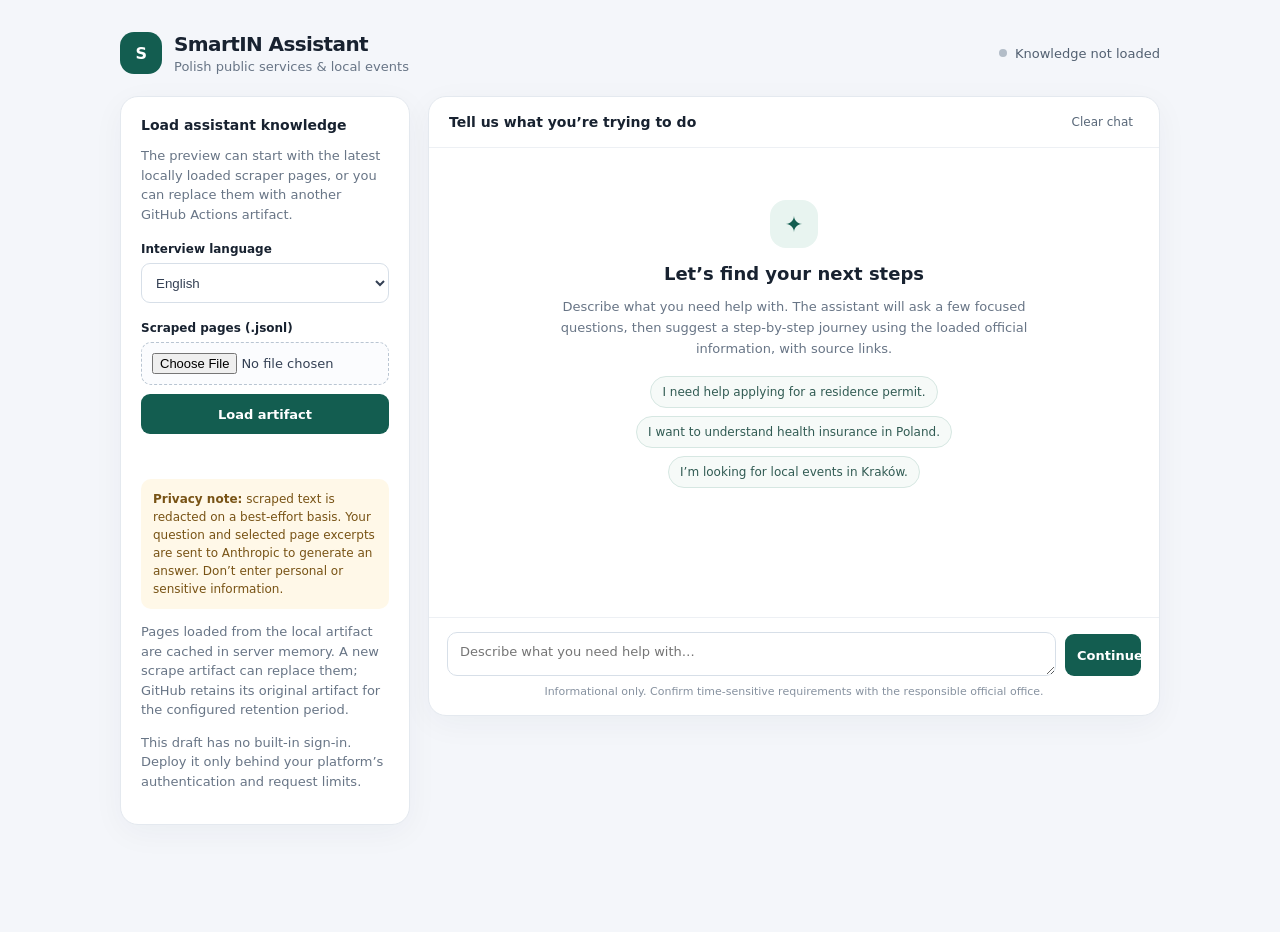
==== webapp/static/index.html @ 5538f303 "Preload local scrape data in assistant preview Co-authored-by: Copilot <223556219+Copilot@users.nore" ====
<!doctype html>
<html lang="en">
<head>
  <meta charset="utf-8">
  <meta name="viewport" content="width=device-width, initial-scale=1">
  <meta name="color-scheme" content="light">
  <title>SmartIN | Poland information assistant</title>
  <style>
    :root {
      color-scheme: light;
      font-family: Inter, ui-sans-serif, system-ui, -apple-system, BlinkMacSystemFont, "Segoe UI", sans-serif;
      color: #182230;
      background: #f4f6fa;
      font-synthesis: none;
    }
    * { box-sizing: border-box; }
    body { margin: 0; min-height: 100vh; }
    button, input { font: inherit; }
    button { cursor: pointer; }
    .shell { width: min(100% - 32px, 1040px); margin: 32px auto; }
    .topline { display: flex; align-items: center; justify-content: space-between; gap: 16px; margin-bottom: 22px; }
    .brand { display: flex; align-items: center; gap: 12px; }
    .mark { width: 42px; height: 42px; display: grid; place-items: center; border-radius: 14px; background: #135d50; color: white; font-weight: 800; letter-spacing: -.04em; }
    h1 { font-size: 20px; margin: 0; letter-spacing: -.03em; }
    .subtitle { color: #687586; font-size: 13px; margin-top: 3px; }
    .status { display: inline-flex; align-items: center; gap: 8px; color: #526071; font-size: 13px; }
    .dot { width: 8px; height: 8px; background: #b3bdc8; border-radius: 50%; }
    .dot.ready { background: #13895c; }
    .layout { display: grid; grid-template-columns: 290px minmax(0, 1fr); gap: 18px; align-items: start; }
    .panel, .chat-card { background: white; border: 1px solid #e4e9ef; border-radius: 18px; box-shadow: 0 8px 32px #1d31420b; }
    .panel { padding: 20px; }
    .panel h2 { font-size: 14px; margin: 0 0 8px; }
    .muted { color: #687586; font-size: 13px; line-height: 1.5; }
    .field-label { display: block; font-size: 12px; font-weight: 650; margin: 18px 0 7px; }
    input[type="password"], input[type="file"] { width: 100%; color: #344054; font-size: 13px; }
    input[type="password"] { height: 40px; padding: 0 11px; border: 1px solid #d7dfe8; border-radius: 9px; }
    input[type="file"] { padding: 10px; border: 1px dashed #b9c5d2; border-radius: 10px; background: #fbfcfe; }
    .button { width: 100%; min-height: 40px; border: 0; border-radius: 9px; padding: 9px 12px; font-weight: 650; font-size: 13px; }
    .primary { color: white; background: #135d50; }
    .primary:hover { background: #0e4c41; }
    .secondary { color: #344054; background: #edf1f5; }
    .secondary:hover { background: #e3e8ef; }
    .button:disabled { cursor: wait; opacity: .55; }
    .notice { margin-top: 18px; padding: 11px 12px; border-radius: 10px; background: #fff8e8; color: #785315; font-size: 12px; line-height: 1.5; }
    .feedback { min-height: 18px; margin: 9px 0 0; color: #596879; font-size: 12px; line-height: 1.45; overflow-wrap: anywhere; }
    .feedback.error { color: #ad3434; }
    .chat-card { min-height: 620px; display: flex; flex-direction: column; overflow: hidden; }
    .chat-head { display: flex; align-items: center; justify-content: space-between; gap: 12px; padding: 17px 20px; border-bottom: 1px solid #edf0f4; }
    .chat-head h2 { margin: 0; font-size: 14px; }
    .clear { color: #596879; border: 0; background: transparent; font-size: 12px; }
    .messages { flex: 1; max-height: 590px; min-height: 400px; overflow-y: auto; padding: 20px; }
    .welcome { max-width: 520px; margin: 32px auto; text-align: center; }
    .welcome-icon { width: 48px; height: 48px; margin: 0 auto 15px; display: grid; place-items: center; border-radius: 16px; color: #135d50; background: #e8f4f0; font-size: 22px; }
    .welcome h3 { margin: 0 0 8px; font-size: 18px; }
    .welcome p { color: #687586; font-size: 13px; line-height: 1.6; }
    .suggestions { display: flex; flex-wrap: wrap; justify-content: center; gap: 8px; margin-top: 17px; }
    .suggestion { color: #315b53; background: #f6faf8; border: 1px solid #d6e7e2; border-radius: 999px; padding: 8px 11px; font-size: 12px; }
    .message { max-width: 88%; margin: 0 0 15px; }
    .message.user { margin-left: auto; }
    .bubble { padding: 12px 14px; border-radius: 14px; white-space: pre-wrap; overflow-wrap: anywhere; font-size: 13px; line-height: 1.65; }
    .user .bubble { color: white; background: #135d50; border-bottom-right-radius: 5px; }
    .assistant .bubble { color: #263343; background: #f3f6f8; border-bottom-left-radius: 5px; }
    .source-list { display: grid; gap: 6px; margin: 9px 0 0; }
    .source { display: block; color: #17665a; text-decoration: none; font-size: 11px; line-height: 1.4; }
    .source:hover { text-decoration: underline; }
    .source small { color: #718091; }
    .composer { padding: 14px 18px 17px; border-top: 1px solid #edf0f4; }
    .compose-row { display: flex; align-items: end; gap: 9px; }
    .question { min-height: 44px; max-height: 110px; flex: 1; resize: vertical; padding: 11px 12px; border: 1px solid #d7dfe8; border-radius: 10px; font: inherit; font-size: 13px; }
    .send { min-height: 42px; width: 76px; flex: 0 0 76px; }
    .footnote { margin: 9px 0 0; color: #8792a0; font-size: 11px; text-align: center; }
    @media (max-width: 760px) {
      .shell { width: min(100% - 20px, 620px); margin: 14px auto; }
      .layout { grid-template-columns: 1fr; }
      .chat-card { min-height: 540px; }
      .messages { min-height: 320px; }
      .topline { align-items: flex-start; }
      .status { font-size: 11px; text-align: right; }
    }
  </style>
</head>
<body>
  <main class="shell">
    <header class="topline">
      <div class="brand">
        <div class="mark" aria-hidden="true">S</div>
        <div>
          <h1>SmartIN Assistant</h1>
          <div class="subtitle">Polish public services &amp; local events</div>
        </div>
      </div>
      <div class="status"><span id="statusDot" class="dot"></span><span id="statusText">Knowledge not loaded</span></div>
    </header>

    <div class="layout">
      <aside class="panel" aria-label="Assistant setup">
        <h2>Load assistant knowledge</h2>
        <p class="muted">The preview can start with the latest locally loaded scraper pages, or you can replace them with another GitHub Actions artifact.</p>

        <label class="field-label" for="language">Interview language</label>
        <select id="language" style="width:100%;height:40px;padding:0 10px;border:1px solid #d7dfe8;border-radius:9px;background:white;color:#344054">
          <option value="en">English</option>
          <option value="pl">Polski</option>
          <option value="uk">Українська</option>
        </select>

        <label class="field-label" for="artifactFile">Scraped pages (.jsonl)</label>
        <input id="artifactFile" type="file" accept=".jsonl,.ndjson,application/json">
        <button id="uploadButton" class="button primary" type="button" style="margin-top:9px">Load artifact</button>
        <p id="setupFeedback" class="feedback" role="status" aria-live="polite"></p>

        <div class="notice">
          <strong>Privacy note:</strong> scraped text is redacted on a best-effort basis. Your question and selected page excerpts are sent to Anthropic to generate an answer. Don’t enter personal or sensitive information.
        </div>
        <p class="muted" style="margin:13px 0 0">Pages loaded from the local artifact are cached in server memory. A new scrape artifact can replace them; GitHub retains its original artifact for the configured retention period.</p>
        <p class="muted">This draft has no built-in sign-in. Deploy it only behind your platform’s authentication and request limits.</p>
      </aside>

      <section class="chat-card" aria-label="Chat with SmartIN">
        <header class="chat-head">
          <h2>Tell us what you’re trying to do</h2>
          <button id="clearButton" class="clear" type="button">Clear chat</button>
        </header>
        <div id="messages" class="messages" aria-live="polite">
          <div class="welcome" id="welcome">
            <div class="welcome-icon" aria-hidden="true">✦</div>
            <h3>Let’s find your next steps</h3>
            <p>Describe what you need help with. The assistant will ask a few focused questions, then suggest a step-by-step journey using the loaded official information, with source links.</p>
            <div class="suggestions">
              <button class="suggestion" type="button">I need help applying for a residence permit.</button>
              <button class="suggestion" type="button">I want to understand health insurance in Poland.</button>
              <button class="suggestion" type="button">I’m looking for local events in Kraków.</button>
            </div>
          </div>
        </div>
        <form id="chatForm" class="composer">
          <div class="compose-row">
            <textarea id="question" class="question" rows="1" maxlength="2000" placeholder="Describe what you need help with…" aria-label="Your response"></textarea>
            <button id="sendButton" class="button primary send" type="submit">Continue</button>
          </div>
          <p class="footnote">Informational only. Confirm time-sensitive requirements with the responsible official office.</p>
        </form>
      </section>
    </div>
  </main>

  <script>
    const setupFeedback = document.getElementById("setupFeedback");
    const statusText = document.getElementById("statusText");
    const statusDot = document.getElementById("statusDot");
    const messages = document.getElementById("messages");
    const welcome = document.getElementById("welcome");
    const questionInput = document.getElementById("question");
    const sendButton = document.getElementById("sendButton");
    const uploadButton = document.getElementById("uploadButton");
    const history = [];
    let embedParentOrigin = "";
    fetch("/api/config")
      .then((response) => response.ok ? response.json() : {})
      .then((config) => { embedParentOrigin = config.embed_parent_origin || ""; })
      .catch(() => {});
    fetch("/api/status")
      .then((response) => response.ok ? response.json() : null)
      .then((result) => {
        if (result?.loaded_pages) {
          setKnowledgeStatus(result.loaded_pages);
          setFeedback(`Loaded ${result.loaded_pages.toLocaleString()} pages from the local scrape artifact.`);
        }
      })
      .catch(() => {});

    function setFeedback(message, isError = false) {
      setupFeedback.textContent = message;
      setupFeedback.classList.toggle("error", isError);
    }

    function setKnowledgeStatus(count) {
      statusText.textContent = count ? `${count.toLocaleString()} pages loaded` : "Knowledge not loaded";
      statusDot.classList.toggle("ready", Boolean(count));
    }

    async function api(path, options = {}) {
      const headers = new Headers(options.headers || {});
      const response = await fetch(path, { ...options, headers });
      const payload = await response.json().catch(() => ({}));
      if (!response.ok) {
        throw new Error(payload.detail || `Request failed (${response.status}).`);
      }
      return payload;
    }

    function addMessage(role, text, sources = []) {
      welcome?.remove();
      const wrapper = document.createElement("article");
      wrapper.className = `message ${role}`;
      const bubble = document.createElement("div");
      bubble.className = "bubble";
      bubble.textContent = text;
      wrapper.appendChild(bubble);
      if (sources.length) {
        const list = document.createElement("div");
        list.className = "source-list";
        for (const source of sources) {
          const link = document.createElement("a");
          link.className = "source";
          link.href = source.url;
          link.target = "_blank";
          link.rel = "noopener noreferrer";
          link.textContent = `[${source.id}] ${source.title}`;
          const detail = document.createElement("small");
          detail.textContent = ` · ${source.source || "source"}${source.fetched_at ? ` · fetched ${source.fetched_at}` : ""}`;
          link.appendChild(detail);
          list.appendChild(link);
        }
        wrapper.appendChild(list);
      }
      messages.appendChild(wrapper);
      messages.scrollTop = messages.scrollHeight;
      return wrapper;
    }

    function showJourney(result) {
      const conversation = [...messages.childNodes];
      messages.replaceChildren();
      const screen = document.createElement("section");
      screen.className = "welcome";
      screen.style.maxWidth = "620px";
      const icon = document.createElement("div");
      icon.className = "welcome-icon";
      icon.textContent = "✓";
      const title = document.createElement("h3");
      title.textContent = "Your suggested journey";
      const intro = document.createElement("p");
      intro.textContent = result.message;
      screen.append(icon, title, intro);

      const sourceById = new Map((result.sources || []).map((source) => [source.id, source]));
      for (const [index, block] of result.journey_blocks.entries()) {
        const card = document.createElement("article");
        card.style.cssText = "text-align:left;background:#f7f9fb;border:1px solid #e4e9ef;border-radius:13px;padding:15px;margin:10px 0";
        const heading = document.createElement("h4");
        heading.style.cssText = "margin:0 0 7px;font-size:14px;color:#182230";
        heading.textContent = `${index + 1}. ${block.title}`;
        const action = document.createElement("p");
        action.style.cssText = "margin:0;color:#526071;font-size:13px;line-height:1.6;white-space:pre-wrap";
        action.textContent = block.action;
        card.append(heading, action);
        for (const sourceId of block.source_ids) {
          const source = sourceById.get(sourceId);
          if (!source) continue;
          const link = document.createElement("a");
          link.className = "source";
          link.href = source.url;
          link.target = "_blank";
          link.rel = "noopener noreferrer";
          link.textContent = `[${source.id}] ${source.title}`;
          card.appendChild(link);
        }
        screen.appendChild(card);
      }

      const back = document.createElement("button");
      back.className = "button secondary";
      back.style.marginTop = "12px";
      back.textContent = "Back to interview";
      back.addEventListener("click", () => messages.replaceChildren(...conversation));
      screen.appendChild(back);
      messages.appendChild(screen);

      if (window.parent !== window && embedParentOrigin) {
        window.parent.postMessage(
          { type: "smartin:journey-ready", journey: result.journey_blocks, sources: result.sources },
          embedParentOrigin,
        );
      }
    }

    uploadButton.addEventListener("click", async () => {
      const file = document.getElementById("artifactFile").files[0];
      if (!file) {
        setFeedback("Choose a downloaded JSONL artifact first.", true);
        return;
      }
      uploadButton.disabled = true;
      setFeedback("Loading pages into temporary server memory…");
      try {
        const form = new FormData();
        form.append("file", file);
        const result = await api("/api/knowledge", { method: "POST", body: form });
        setKnowledgeStatus(result.loaded_pages);
        setFeedback(`Loaded ${result.loaded_pages.toLocaleString()} pages. You can start asking questions.`);
      } catch (error) {
        setFeedback(error.message, true);
      } finally {
        uploadButton.disabled = false;
      }
    });

    document.getElementById("chatForm").addEventListener("submit", async (event) => {
      event.preventDefault();
      const question = questionInput.value.trim();
      if (!question) return;
      questionInput.value = "";
      addMessage("user", question);
      const pending = addMessage("assistant", "Searching the loaded official pages…");
      sendButton.disabled = true;
      try {
        const result = await api("/api/interview", {
          method: "POST",
          headers: { "Content-Type": "application/json" },
          body: JSON.stringify({
            answer: question,
            history: history.slice(-12),
            language: document.getElementById("language").value,
          }),
        });
        pending.remove();
        const assistantText = result.outcome === "interview"
          ? `${result.message}\n\n${result.question}`
          : result.message;
        addMessage("assistant", assistantText, result.sources || []);
        history.push(
          { role: "user", content: question },
          { role: "assistant", content: assistantText },
        );
        if (result.outcome === "journey") {
          showJourney(result);
        }
      } catch (error) {
        pending.remove();
        addMessage("assistant", error.message);
      } finally {
        sendButton.disabled = false;
        questionInput.focus();
      }
    });

    document.getElementById("clearButton").addEventListener("click", () => {
      history.length = 0;
      messages.replaceChildren();
      messages.appendChild(welcome);
      questionInput.focus();
    });

    document.querySelectorAll(".suggestion").forEach((button) => {
      button.addEventListener("click", () => {
        questionInput.value = button.textContent;
        questionInput.focus();
      });
    });
  </script>
</body>
</html>
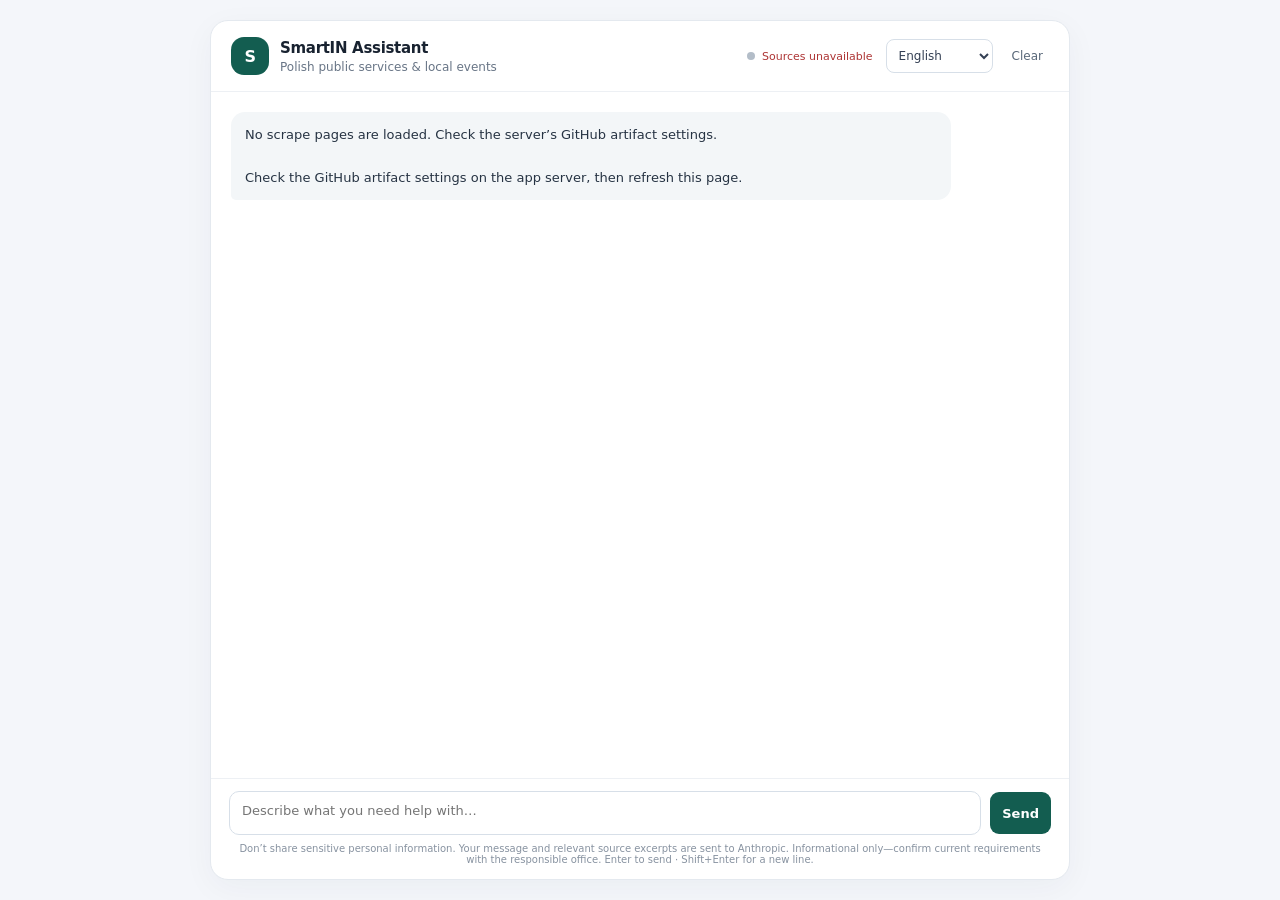
==== commit a6ac1c96: "Make assistant demo chat-only Co-authored-by: Copilot <223556219+Copilot@users.noreply.github.com>" ====
--- a/webapp/static/index.html
+++ b/webapp/static/index.html
@@ -14,41 +14,32 @@
       font-synthesis: none;
     }
     * { box-sizing: border-box; }
-    body { margin: 0; min-height: 100vh; }
-    button, input { font: inherit; }
+    body { margin: 0; min-height: 100vh; min-height: 100dvh; }
+    button, input, select, textarea { font: inherit; }
     button { cursor: pointer; }
-    .shell { width: min(100% - 32px, 1040px); margin: 32px auto; }
-    .topline { display: flex; align-items: center; justify-content: space-between; gap: 16px; margin-bottom: 22px; }
-    .brand { display: flex; align-items: center; gap: 12px; }
-    .mark { width: 42px; height: 42px; display: grid; place-items: center; border-radius: 14px; background: #135d50; color: white; font-weight: 800; letter-spacing: -.04em; }
-    h1 { font-size: 20px; margin: 0; letter-spacing: -.03em; }
-    .subtitle { color: #687586; font-size: 13px; margin-top: 3px; }
-    .status { display: inline-flex; align-items: center; gap: 8px; color: #526071; font-size: 13px; }
+    .shell { width: min(100%, 900px); height: 100vh; height: 100dvh; margin: 0 auto; padding: 20px; display: flex; }
+    .chat-card { width: 100%; height: 100%; min-height: 0; max-height: 960px; margin: auto; display: flex; flex-direction: column; overflow: hidden; background: white; border: 1px solid #e4e9ef; border-radius: 18px; box-shadow: 0 8px 32px #1d31420b; }
+    .chat-head { display: flex; align-items: center; justify-content: space-between; gap: 14px; padding: 16px 20px; border-bottom: 1px solid #edf0f4; }
+    .brand { display: flex; align-items: center; gap: 11px; min-width: 0; }
+    .mark { width: 38px; height: 38px; flex: 0 0 38px; display: grid; place-items: center; border-radius: 13px; background: #135d50; color: white; font-weight: 800; letter-spacing: -.04em; }
+    .brand-title { font-size: 15px; font-weight: 700; letter-spacing: -.02em; }
+    .subtitle { color: #687586; font-size: 12px; margin-top: 3px; }
+    .chat-controls { display: flex; align-items: center; justify-content: flex-end; gap: 13px; }
+    .status { display: inline-flex; align-items: center; gap: 7px; color: #526071; font-size: 11px; }
+    .status-text { max-width: 170px; overflow: hidden; text-overflow: ellipsis; white-space: nowrap; }
     .dot { width: 8px; height: 8px; background: #b3bdc8; border-radius: 50%; }
     .dot.ready { background: #13895c; }
-    .layout { display: grid; grid-template-columns: 290px minmax(0, 1fr); gap: 18px; align-items: start; }
-    .panel, .chat-card { background: white; border: 1px solid #e4e9ef; border-radius: 18px; box-shadow: 0 8px 32px #1d31420b; }
-    .panel { padding: 20px; }
-    .panel h2 { font-size: 14px; margin: 0 0 8px; }
-    .muted { color: #687586; font-size: 13px; line-height: 1.5; }
-    .field-label { display: block; font-size: 12px; font-weight: 650; margin: 18px 0 7px; }
-    input[type="password"], input[type="file"] { width: 100%; color: #344054; font-size: 13px; }
-    input[type="password"] { height: 40px; padding: 0 11px; border: 1px solid #d7dfe8; border-radius: 9px; }
-    input[type="file"] { padding: 10px; border: 1px dashed #b9c5d2; border-radius: 10px; background: #fbfcfe; }
-    .button { width: 100%; min-height: 40px; border: 0; border-radius: 9px; padding: 9px 12px; font-weight: 650; font-size: 13px; }
+    .status.error { color: #ad3434; }
+    .language { height: 34px; padding: 0 8px; border: 1px solid #d7dfe8; border-radius: 8px; background: white; color: #344054; font-size: 12px; }
+    .button { min-height: 40px; border: 0; border-radius: 9px; padding: 9px 12px; font-weight: 650; font-size: 13px; }
     .primary { color: white; background: #135d50; }
     .primary:hover { background: #0e4c41; }
     .secondary { color: #344054; background: #edf1f5; }
     .secondary:hover { background: #e3e8ef; }
     .button:disabled { cursor: wait; opacity: .55; }
-    .notice { margin-top: 18px; padding: 11px 12px; border-radius: 10px; background: #fff8e8; color: #785315; font-size: 12px; line-height: 1.5; }
-    .feedback { min-height: 18px; margin: 9px 0 0; color: #596879; font-size: 12px; line-height: 1.45; overflow-wrap: anywhere; }
-    .feedback.error { color: #ad3434; }
-    .chat-card { min-height: 620px; display: flex; flex-direction: column; overflow: hidden; }
-    .chat-head { display: flex; align-items: center; justify-content: space-between; gap: 12px; padding: 17px 20px; border-bottom: 1px solid #edf0f4; }
-    .chat-head h2 { margin: 0; font-size: 14px; }
     .clear { color: #596879; border: 0; background: transparent; font-size: 12px; }
-    .messages { flex: 1; max-height: 590px; min-height: 400px; overflow-y: auto; padding: 20px; }
+    .sr-only { position: absolute; width: 1px; height: 1px; padding: 0; margin: -1px; overflow: hidden; clip: rect(0, 0, 0, 0); white-space: nowrap; border: 0; }
+    .messages { flex: 1; min-height: 0; overflow-y: auto; padding: 20px; }
     .welcome { max-width: 520px; margin: 32px auto; text-align: center; }
     .welcome-icon { width: 48px; height: 48px; margin: 0 auto 15px; display: grid; place-items: center; border-radius: 16px; color: #135d50; background: #e8f4f0; font-size: 22px; }
     .welcome h3 { margin: 0 0 8px; font-size: 18px; }
@@ -64,68 +55,52 @@
     .source { display: block; color: #17665a; text-decoration: none; font-size: 11px; line-height: 1.4; }
     .source:hover { text-decoration: underline; }
     .source small { color: #718091; }
-    .composer { padding: 14px 18px 17px; border-top: 1px solid #edf0f4; }
-    .compose-row { display: flex; align-items: end; gap: 9px; }
-    .question { min-height: 44px; max-height: 110px; flex: 1; resize: vertical; padding: 11px 12px; border: 1px solid #d7dfe8; border-radius: 10px; font: inherit; font-size: 13px; }
-    .send { min-height: 42px; width: 76px; flex: 0 0 76px; }
-    .footnote { margin: 9px 0 0; color: #8792a0; font-size: 11px; text-align: center; }
-    @media (max-width: 760px) {
-      .shell { width: min(100% - 20px, 620px); margin: 14px auto; }
-      .layout { grid-template-columns: 1fr; }
-      .chat-card { min-height: 540px; }
-      .messages { min-height: 320px; }
-      .topline { align-items: flex-start; }
-      .status { font-size: 11px; text-align: right; }
+    .composer { padding: 12px 18px 14px; border-top: 1px solid #edf0f4; }
+    .compose-row { display: flex; align-items: center; gap: 9px; }
+    .question { min-height: 44px; max-height: 120px; flex: 1; resize: none; padding: 11px 12px; border: 1px solid #d7dfe8; border-radius: 10px; font: inherit; font-size: 13px; }
+    .send { min-height: 42px; flex: 0 0 auto; }
+    .footnote { margin: 8px 0 0; color: #8792a0; font-size: 10px; text-align: center; }
+    @media (max-width: 560px) {
+      .shell { padding: 0; }
+      .chat-card { max-height: none; border: 0; border-radius: 0; }
+      .chat-head { align-items: flex-start; padding: 12px; }
+      .chat-controls { gap: 8px; flex-wrap: wrap; }
+      .status-text { max-width: 92px; }
+      .messages { padding: 14px; }
+      .composer { padding: 10px 12px 12px; }
+      .send { width: 44px; overflow: hidden; padding: 0; font-size: 0; }
+      .send::after { content: "↑"; font-size: 20px; }
+      .welcome { margin: 22px auto; }
     }
   </style>
 </head>
 <body>
   <main class="shell">
-    <header class="topline">
-      <div class="brand">
-        <div class="mark" aria-hidden="true">S</div>
-        <div>
-          <h1>SmartIN Assistant</h1>
-          <div class="subtitle">Polish public services &amp; local events</div>
-        </div>
-      </div>
-      <div class="status"><span id="statusDot" class="dot"></span><span id="statusText">Knowledge not loaded</span></div>
-    </header>
-
-    <div class="layout">
-      <aside class="panel" aria-label="Assistant setup">
-        <h2>Load assistant knowledge</h2>
-        <p class="muted">The preview can start with the latest locally loaded scraper pages, or you can replace them with another GitHub Actions artifact.</p>
-
-        <label class="field-label" for="language">Interview language</label>
-        <select id="language" style="width:100%;height:40px;padding:0 10px;border:1px solid #d7dfe8;border-radius:9px;background:white;color:#344054">
-          <option value="en">English</option>
-          <option value="pl">Polski</option>
-          <option value="uk">Українська</option>
-        </select>
-
-        <label class="field-label" for="artifactFile">Scraped pages (.jsonl)</label>
-        <input id="artifactFile" type="file" accept=".jsonl,.ndjson,application/json">
-        <button id="uploadButton" class="button primary" type="button" style="margin-top:9px">Load artifact</button>
-        <p id="setupFeedback" class="feedback" role="status" aria-live="polite"></p>
-
-        <div class="notice">
-          <strong>Privacy note:</strong> scraped text is redacted on a best-effort basis. Your question and selected page excerpts are sent to Anthropic to generate an answer. Don’t enter personal or sensitive information.
-        </div>
-        <p class="muted" style="margin:13px 0 0">Pages loaded from the local artifact are cached in server memory. A new scrape artifact can replace them; GitHub retains its original artifact for the configured retention period.</p>
-        <p class="muted">This draft has no built-in sign-in. Deploy it only behind your platform’s authentication and request limits.</p>
-      </aside>
-
       <section class="chat-card" aria-label="Chat with SmartIN">
         <header class="chat-head">
-          <h2>Tell us what you’re trying to do</h2>
-          <button id="clearButton" class="clear" type="button">Clear chat</button>
+          <div class="brand">
+            <div class="mark" aria-hidden="true">S</div>
+            <div>
+              <div class="brand-title">SmartIN Assistant</div>
+              <div class="subtitle">Polish public services &amp; local events</div>
+            </div>
+          </div>
+          <div class="chat-controls">
+            <div class="status" role="status" aria-live="polite"><span id="statusDot" class="dot"></span><span id="statusText" class="status-text">Loading sources…</span></div>
+            <label class="sr-only" for="language">Interview language</label>
+            <select id="language" class="language" aria-label="Interview language">
+              <option value="en">English</option>
+              <option value="pl">Polski</option>
+              <option value="uk">Українська</option>
+            </select>
+            <button id="clearButton" class="clear" type="button">Clear</button>
+          </div>
         </header>
         <div id="messages" class="messages" aria-live="polite">
           <div class="welcome" id="welcome">
             <div class="welcome-icon" aria-hidden="true">✦</div>
             <h3>Let’s find your next steps</h3>
-            <p>Describe what you need help with. The assistant will ask a few focused questions, then suggest a step-by-step journey using the loaded official information, with source links.</p>
+            <p>Describe what you need help with. I’ll ask a few focused questions, then suggest next steps using official information loaded from the latest GitHub scrape, with source links.</p>
             <div class="suggestions">
               <button class="suggestion" type="button">I need help applying for a residence permit.</button>
               <button class="suggestion" type="button">I want to understand health insurance in Poland.</button>
@@ -136,23 +111,20 @@
         <form id="chatForm" class="composer">
           <div class="compose-row">
             <textarea id="question" class="question" rows="1" maxlength="2000" placeholder="Describe what you need help with…" aria-label="Your response"></textarea>
-            <button id="sendButton" class="button primary send" type="submit">Continue</button>
+            <button id="sendButton" class="button primary send" type="submit" aria-label="Send message">Send</button>
           </div>
-          <p class="footnote">Informational only. Confirm time-sensitive requirements with the responsible official office.</p>
+          <p class="footnote">Don’t share sensitive personal information. Your message and relevant source excerpts are sent to Anthropic. Informational only—confirm current requirements with the responsible office. Enter to send · Shift+Enter for a new line.</p>
         </form>
       </section>
-    </div>
   </main>
 
   <script>
-    const setupFeedback = document.getElementById("setupFeedback");
     const statusText = document.getElementById("statusText");
     const statusDot = document.getElementById("statusDot");
     const messages = document.getElementById("messages");
     const welcome = document.getElementById("welcome");
     const questionInput = document.getElementById("question");
     const sendButton = document.getElementById("sendButton");
-    const uploadButton = document.getElementById("uploadButton");
     const history = [];
     let embedParentOrigin = "";
     fetch("/api/config")
@@ -163,20 +135,27 @@
       .then((response) => response.ok ? response.json() : null)
       .then((result) => {
         if (result?.loaded_pages) {
-          setKnowledgeStatus(result.loaded_pages);
-          setFeedback(`Loaded ${result.loaded_pages.toLocaleString()} pages from the local scrape artifact.`);
+          setKnowledgeStatus(result.loaded_pages, result.knowledge_source);
+        } else if (result?.knowledge_error) {
+          setKnowledgeError(result.knowledge_error);
+        } else {
+          setKnowledgeError("No scrape pages are loaded. Check the server’s GitHub artifact settings.");
         }
       })
-      .catch(() => {});
-
-    function setFeedback(message, isError = false) {
-      setupFeedback.textContent = message;
-      setupFeedback.classList.toggle("error", isError);
-    }
-
-    function setKnowledgeStatus(count) {
-      statusText.textContent = count ? `${count.toLocaleString()} pages loaded` : "Knowledge not loaded";
+      .catch(() => setKnowledgeError("Could not check loaded scrape data. Check the app server logs."));
+
+    function setKnowledgeStatus(count, source = "") {
+      const origin = source.startsWith("GitHub Actions") ? "GitHub" : source.startsWith("local") ? "local" : "";
+      statusText.textContent = `${count.toLocaleString()} pages${origin ? ` · ${origin}` : ""}`;
       statusDot.classList.toggle("ready", Boolean(count));
+      document.querySelector(".status").classList.remove("error");
+    }
+
+    function setKnowledgeError(message) {
+      statusText.textContent = "Sources unavailable";
+      statusDot.classList.remove("ready");
+      document.querySelector(".status").classList.add("error");
+      addMessage("assistant", `${message}\n\nCheck the GitHub artifact settings on the app server, then refresh this page.`);
     }
 
     async function api(path, options = {}) {
@@ -275,28 +254,8 @@
       }
     }
 
-    uploadButton.addEventListener("click", async () => {
-      const file = document.getElementById("artifactFile").files[0];
-      if (!file) {
-        setFeedback("Choose a downloaded JSONL artifact first.", true);
-        return;
-      }
-      uploadButton.disabled = true;
-      setFeedback("Loading pages into temporary server memory…");
-      try {
-        const form = new FormData();
-        form.append("file", file);
-        const result = await api("/api/knowledge", { method: "POST", body: form });
-        setKnowledgeStatus(result.loaded_pages);
-        setFeedback(`Loaded ${result.loaded_pages.toLocaleString()} pages. You can start asking questions.`);
-      } catch (error) {
-        setFeedback(error.message, true);
-      } finally {
-        uploadButton.disabled = false;
-      }
-    });
-
-    document.getElementById("chatForm").addEventListener("submit", async (event) => {
+    const chatForm = document.getElementById("chatForm");
+    chatForm.addEventListener("submit", async (event) => {
       event.preventDefault();
       const question = questionInput.value.trim();
       if (!question) return;
@@ -342,10 +301,18 @@
       questionInput.focus();
     });
 
+    questionInput.addEventListener("keydown", (event) => {
+      if (event.key === "Enter" && !event.shiftKey && !event.isComposing) {
+        event.preventDefault();
+        if (!sendButton.disabled) chatForm.requestSubmit();
+      }
+    });
+
     document.querySelectorAll(".suggestion").forEach((button) => {
       button.addEventListener("click", () => {
         questionInput.value = button.textContent;
         questionInput.focus();
+        chatForm.requestSubmit();
       });
     });
   </script>
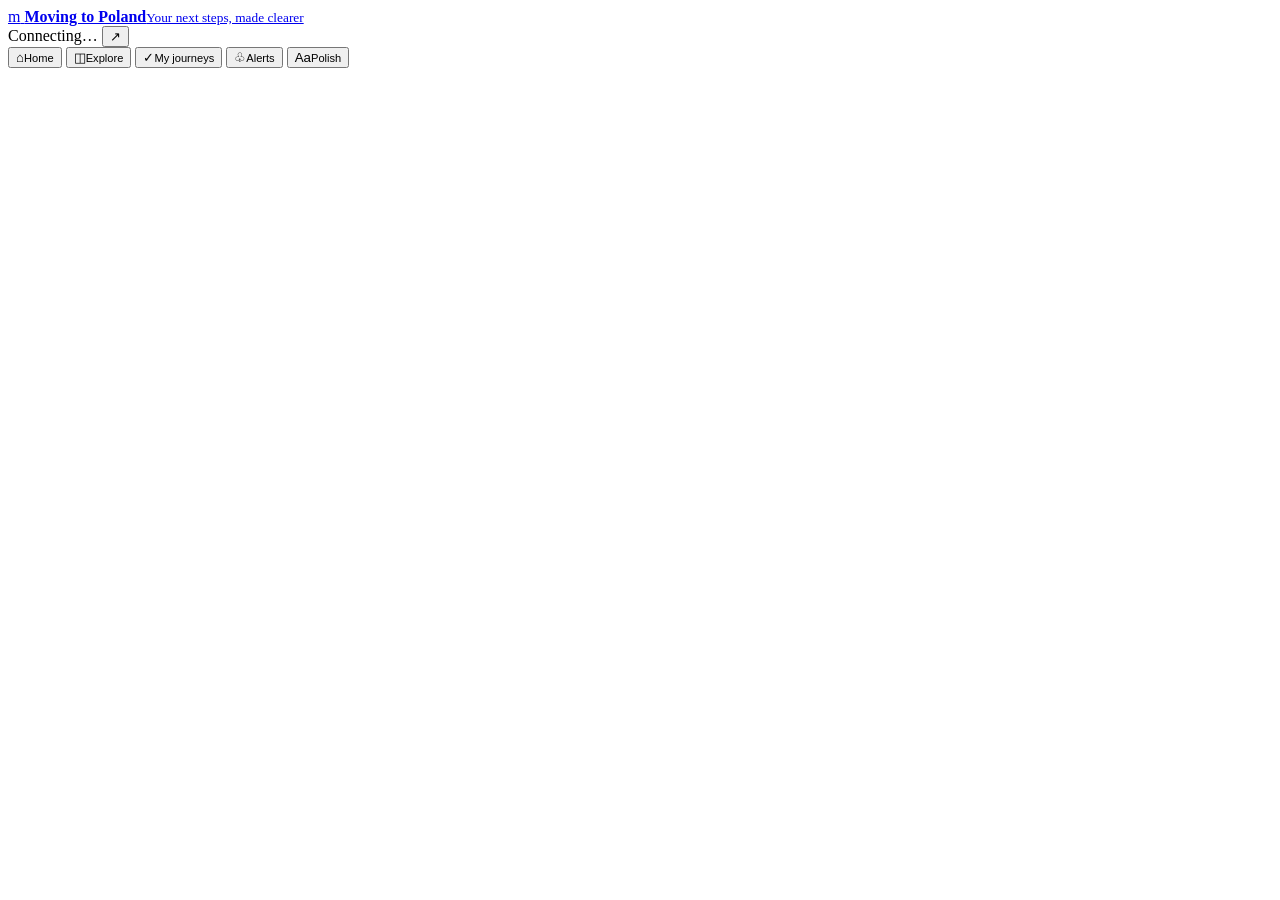
==== commit 90a91381: "Build mobile SmartIN app for Render Co-authored-by: Copilot <223556219+Copilot@users.noreply.github." ====
--- a/webapp/static/index.html
+++ b/webapp/static/index.html
@@ -2,319 +2,34 @@
 <html lang="en">
 <head>
   <meta charset="utf-8">
-  <meta name="viewport" content="width=device-width, initial-scale=1">
+  <meta name="viewport" content="width=device-width, initial-scale=1, viewport-fit=cover">
+  <meta name="theme-color" content="#faf9f5">
   <meta name="color-scheme" content="light">
-  <title>SmartIN | Poland information assistant</title>
-  <style>
-    :root {
-      color-scheme: light;
-      font-family: Inter, ui-sans-serif, system-ui, -apple-system, BlinkMacSystemFont, "Segoe UI", sans-serif;
-      color: #182230;
-      background: #f4f6fa;
-      font-synthesis: none;
-    }
-    * { box-sizing: border-box; }
-    body { margin: 0; min-height: 100vh; min-height: 100dvh; }
-    button, input, select, textarea { font: inherit; }
-    button { cursor: pointer; }
-    .shell { width: min(100%, 900px); height: 100vh; height: 100dvh; margin: 0 auto; padding: 20px; display: flex; }
-    .chat-card { width: 100%; height: 100%; min-height: 0; max-height: 960px; margin: auto; display: flex; flex-direction: column; overflow: hidden; background: white; border: 1px solid #e4e9ef; border-radius: 18px; box-shadow: 0 8px 32px #1d31420b; }
-    .chat-head { display: flex; align-items: center; justify-content: space-between; gap: 14px; padding: 16px 20px; border-bottom: 1px solid #edf0f4; }
-    .brand { display: flex; align-items: center; gap: 11px; min-width: 0; }
-    .mark { width: 38px; height: 38px; flex: 0 0 38px; display: grid; place-items: center; border-radius: 13px; background: #135d50; color: white; font-weight: 800; letter-spacing: -.04em; }
-    .brand-title { font-size: 15px; font-weight: 700; letter-spacing: -.02em; }
-    .subtitle { color: #687586; font-size: 12px; margin-top: 3px; }
-    .chat-controls { display: flex; align-items: center; justify-content: flex-end; gap: 13px; }
-    .status { display: inline-flex; align-items: center; gap: 7px; color: #526071; font-size: 11px; }
-    .status-text { max-width: 170px; overflow: hidden; text-overflow: ellipsis; white-space: nowrap; }
-    .dot { width: 8px; height: 8px; background: #b3bdc8; border-radius: 50%; }
-    .dot.ready { background: #13895c; }
-    .status.error { color: #ad3434; }
-    .language { height: 34px; padding: 0 8px; border: 1px solid #d7dfe8; border-radius: 8px; background: white; color: #344054; font-size: 12px; }
-    .button { min-height: 40px; border: 0; border-radius: 9px; padding: 9px 12px; font-weight: 650; font-size: 13px; }
-    .primary { color: white; background: #135d50; }
-    .primary:hover { background: #0e4c41; }
-    .secondary { color: #344054; background: #edf1f5; }
-    .secondary:hover { background: #e3e8ef; }
-    .button:disabled { cursor: wait; opacity: .55; }
-    .clear { color: #596879; border: 0; background: transparent; font-size: 12px; }
-    .sr-only { position: absolute; width: 1px; height: 1px; padding: 0; margin: -1px; overflow: hidden; clip: rect(0, 0, 0, 0); white-space: nowrap; border: 0; }
-    .messages { flex: 1; min-height: 0; overflow-y: auto; padding: 20px; }
-    .welcome { max-width: 520px; margin: 32px auto; text-align: center; }
-    .welcome-icon { width: 48px; height: 48px; margin: 0 auto 15px; display: grid; place-items: center; border-radius: 16px; color: #135d50; background: #e8f4f0; font-size: 22px; }
-    .welcome h3 { margin: 0 0 8px; font-size: 18px; }
-    .welcome p { color: #687586; font-size: 13px; line-height: 1.6; }
-    .suggestions { display: flex; flex-wrap: wrap; justify-content: center; gap: 8px; margin-top: 17px; }
-    .suggestion { color: #315b53; background: #f6faf8; border: 1px solid #d6e7e2; border-radius: 999px; padding: 8px 11px; font-size: 12px; }
-    .message { max-width: 88%; margin: 0 0 15px; }
-    .message.user { margin-left: auto; }
-    .bubble { padding: 12px 14px; border-radius: 14px; white-space: pre-wrap; overflow-wrap: anywhere; font-size: 13px; line-height: 1.65; }
-    .user .bubble { color: white; background: #135d50; border-bottom-right-radius: 5px; }
-    .assistant .bubble { color: #263343; background: #f3f6f8; border-bottom-left-radius: 5px; }
-    .source-list { display: grid; gap: 6px; margin: 9px 0 0; }
-    .source { display: block; color: #17665a; text-decoration: none; font-size: 11px; line-height: 1.4; }
-    .source:hover { text-decoration: underline; }
-    .source small { color: #718091; }
-    .composer { padding: 12px 18px 14px; border-top: 1px solid #edf0f4; }
-    .compose-row { display: flex; align-items: center; gap: 9px; }
-    .question { min-height: 44px; max-height: 120px; flex: 1; resize: none; padding: 11px 12px; border: 1px solid #d7dfe8; border-radius: 10px; font: inherit; font-size: 13px; }
-    .send { min-height: 42px; flex: 0 0 auto; }
-    .footnote { margin: 8px 0 0; color: #8792a0; font-size: 10px; text-align: center; }
-    @media (max-width: 560px) {
-      .shell { padding: 0; }
-      .chat-card { max-height: none; border: 0; border-radius: 0; }
-      .chat-head { align-items: flex-start; padding: 12px; }
-      .chat-controls { gap: 8px; flex-wrap: wrap; }
-      .status-text { max-width: 92px; }
-      .messages { padding: 14px; }
-      .composer { padding: 10px 12px 12px; }
-      .send { width: 44px; overflow: hidden; padding: 0; font-size: 0; }
-      .send::after { content: "↑"; font-size: 20px; }
-      .welcome { margin: 22px auto; }
-    }
-  </style>
+  <title>Moving to Poland — SmartIN</title>
+  <link rel="stylesheet" href="/static/app.css">
 </head>
 <body>
-  <main class="shell">
-      <section class="chat-card" aria-label="Chat with SmartIN">
-        <header class="chat-head">
-          <div class="brand">
-            <div class="mark" aria-hidden="true">S</div>
-            <div>
-              <div class="brand-title">SmartIN Assistant</div>
-              <div class="subtitle">Polish public services &amp; local events</div>
-            </div>
-          </div>
-          <div class="chat-controls">
-            <div class="status" role="status" aria-live="polite"><span id="statusDot" class="dot"></span><span id="statusText" class="status-text">Loading sources…</span></div>
-            <label class="sr-only" for="language">Interview language</label>
-            <select id="language" class="language" aria-label="Interview language">
-              <option value="en">English</option>
-              <option value="pl">Polski</option>
-              <option value="uk">Українська</option>
-            </select>
-            <button id="clearButton" class="clear" type="button">Clear</button>
-          </div>
-        </header>
-        <div id="messages" class="messages" aria-live="polite">
-          <div class="welcome" id="welcome">
-            <div class="welcome-icon" aria-hidden="true">✦</div>
-            <h3>Let’s find your next steps</h3>
-            <p>Describe what you need help with. I’ll ask a few focused questions, then suggest next steps using official information loaded from the latest GitHub scrape, with source links.</p>
-            <div class="suggestions">
-              <button class="suggestion" type="button">I need help applying for a residence permit.</button>
-              <button class="suggestion" type="button">I want to understand health insurance in Poland.</button>
-              <button class="suggestion" type="button">I’m looking for local events in Kraków.</button>
-            </div>
-          </div>
-        </div>
-        <form id="chatForm" class="composer">
-          <div class="compose-row">
-            <textarea id="question" class="question" rows="1" maxlength="2000" placeholder="Describe what you need help with…" aria-label="Your response"></textarea>
-            <button id="sendButton" class="button primary send" type="submit" aria-label="Send message">Send</button>
-          </div>
-          <p class="footnote">Don’t share sensitive personal information. Your message and relevant source excerpts are sent to Anthropic. Informational only—confirm current requirements with the responsible office. Enter to send · Shift+Enter for a new line.</p>
-        </form>
-      </section>
-  </main>
-
-  <script>
-    const statusText = document.getElementById("statusText");
-    const statusDot = document.getElementById("statusDot");
-    const messages = document.getElementById("messages");
-    const welcome = document.getElementById("welcome");
-    const questionInput = document.getElementById("question");
-    const sendButton = document.getElementById("sendButton");
-    const history = [];
-    let embedParentOrigin = "";
-    fetch("/api/config")
-      .then((response) => response.ok ? response.json() : {})
-      .then((config) => { embedParentOrigin = config.embed_parent_origin || ""; })
-      .catch(() => {});
-    fetch("/api/status")
-      .then((response) => response.ok ? response.json() : null)
-      .then((result) => {
-        if (result?.loaded_pages) {
-          setKnowledgeStatus(result.loaded_pages, result.knowledge_source);
-        } else if (result?.knowledge_error) {
-          setKnowledgeError(result.knowledge_error);
-        } else {
-          setKnowledgeError("No scrape pages are loaded. Check the server’s GitHub artifact settings.");
-        }
-      })
-      .catch(() => setKnowledgeError("Could not check loaded scrape data. Check the app server logs."));
-
-    function setKnowledgeStatus(count, source = "") {
-      const origin = source.startsWith("GitHub Actions") ? "GitHub" : source.startsWith("local") ? "local" : "";
-      statusText.textContent = `${count.toLocaleString()} pages${origin ? ` · ${origin}` : ""}`;
-      statusDot.classList.toggle("ready", Boolean(count));
-      document.querySelector(".status").classList.remove("error");
-    }
-
-    function setKnowledgeError(message) {
-      statusText.textContent = "Sources unavailable";
-      statusDot.classList.remove("ready");
-      document.querySelector(".status").classList.add("error");
-      addMessage("assistant", `${message}\n\nCheck the GitHub artifact settings on the app server, then refresh this page.`);
-    }
-
-    async function api(path, options = {}) {
-      const headers = new Headers(options.headers || {});
-      const response = await fetch(path, { ...options, headers });
-      const payload = await response.json().catch(() => ({}));
-      if (!response.ok) {
-        throw new Error(payload.detail || `Request failed (${response.status}).`);
-      }
-      return payload;
-    }
-
-    function addMessage(role, text, sources = []) {
-      welcome?.remove();
-      const wrapper = document.createElement("article");
-      wrapper.className = `message ${role}`;
-      const bubble = document.createElement("div");
-      bubble.className = "bubble";
-      bubble.textContent = text;
-      wrapper.appendChild(bubble);
-      if (sources.length) {
-        const list = document.createElement("div");
-        list.className = "source-list";
-        for (const source of sources) {
-          const link = document.createElement("a");
-          link.className = "source";
-          link.href = source.url;
-          link.target = "_blank";
-          link.rel = "noopener noreferrer";
-          link.textContent = `[${source.id}] ${source.title}`;
-          const detail = document.createElement("small");
-          detail.textContent = ` · ${source.source || "source"}${source.fetched_at ? ` · fetched ${source.fetched_at}` : ""}`;
-          link.appendChild(detail);
-          list.appendChild(link);
-        }
-        wrapper.appendChild(list);
-      }
-      messages.appendChild(wrapper);
-      messages.scrollTop = messages.scrollHeight;
-      return wrapper;
-    }
-
-    function showJourney(result) {
-      const conversation = [...messages.childNodes];
-      messages.replaceChildren();
-      const screen = document.createElement("section");
-      screen.className = "welcome";
-      screen.style.maxWidth = "620px";
-      const icon = document.createElement("div");
-      icon.className = "welcome-icon";
-      icon.textContent = "✓";
-      const title = document.createElement("h3");
-      title.textContent = "Your suggested journey";
-      const intro = document.createElement("p");
-      intro.textContent = result.message;
-      screen.append(icon, title, intro);
-
-      const sourceById = new Map((result.sources || []).map((source) => [source.id, source]));
-      for (const [index, block] of result.journey_blocks.entries()) {
-        const card = document.createElement("article");
-        card.style.cssText = "text-align:left;background:#f7f9fb;border:1px solid #e4e9ef;border-radius:13px;padding:15px;margin:10px 0";
-        const heading = document.createElement("h4");
-        heading.style.cssText = "margin:0 0 7px;font-size:14px;color:#182230";
-        heading.textContent = `${index + 1}. ${block.title}`;
-        const action = document.createElement("p");
-        action.style.cssText = "margin:0;color:#526071;font-size:13px;line-height:1.6;white-space:pre-wrap";
-        action.textContent = block.action;
-        card.append(heading, action);
-        for (const sourceId of block.source_ids) {
-          const source = sourceById.get(sourceId);
-          if (!source) continue;
-          const link = document.createElement("a");
-          link.className = "source";
-          link.href = source.url;
-          link.target = "_blank";
-          link.rel = "noopener noreferrer";
-          link.textContent = `[${source.id}] ${source.title}`;
-          card.appendChild(link);
-        }
-        screen.appendChild(card);
-      }
-
-      const back = document.createElement("button");
-      back.className = "button secondary";
-      back.style.marginTop = "12px";
-      back.textContent = "Back to interview";
-      back.addEventListener("click", () => messages.replaceChildren(...conversation));
-      screen.appendChild(back);
-      messages.appendChild(screen);
-
-      if (window.parent !== window && embedParentOrigin) {
-        window.parent.postMessage(
-          { type: "smartin:journey-ready", journey: result.journey_blocks, sources: result.sources },
-          embedParentOrigin,
-        );
-      }
-    }
-
-    const chatForm = document.getElementById("chatForm");
-    chatForm.addEventListener("submit", async (event) => {
-      event.preventDefault();
-      const question = questionInput.value.trim();
-      if (!question) return;
-      questionInput.value = "";
-      addMessage("user", question);
-      const pending = addMessage("assistant", "Searching the loaded official pages…");
-      sendButton.disabled = true;
-      try {
-        const result = await api("/api/interview", {
-          method: "POST",
-          headers: { "Content-Type": "application/json" },
-          body: JSON.stringify({
-            answer: question,
-            history: history.slice(-12),
-            language: document.getElementById("language").value,
-          }),
-        });
-        pending.remove();
-        const assistantText = result.outcome === "interview"
-          ? `${result.message}\n\n${result.question}`
-          : result.message;
-        addMessage("assistant", assistantText, result.sources || []);
-        history.push(
-          { role: "user", content: question },
-          { role: "assistant", content: assistantText },
-        );
-        if (result.outcome === "journey") {
-          showJourney(result);
-        }
-      } catch (error) {
-        pending.remove();
-        addMessage("assistant", error.message);
-      } finally {
-        sendButton.disabled = false;
-        questionInput.focus();
-      }
-    });
-
-    document.getElementById("clearButton").addEventListener("click", () => {
-      history.length = 0;
-      messages.replaceChildren();
-      messages.appendChild(welcome);
-      questionInput.focus();
-    });
-
-    questionInput.addEventListener("keydown", (event) => {
-      if (event.key === "Enter" && !event.shiftKey && !event.isComposing) {
-        event.preventDefault();
-        if (!sendButton.disabled) chatForm.requestSubmit();
-      }
-    });
-
-    document.querySelectorAll(".suggestion").forEach((button) => {
-      button.addEventListener("click", () => {
-        questionInput.value = button.textContent;
-        questionInput.focus();
-        chatForm.requestSubmit();
-      });
-    });
-  </script>
+  <div class="app-frame">
+    <header class="topbar">
+      <a class="brand" href="#" data-page="home" aria-label="Moving to Poland home">
+        <span class="brand-mark" aria-hidden="true">m</span>
+        <span><strong>Moving to Poland</strong><small>Your next steps, made clearer</small></span>
+      </a>
+      <div class="top-actions">
+        <span id="sourceStatus" class="source-status"><i></i><span>Connecting…</span></span>
+        <button id="logoutButton" class="icon-button hidden" type="button" aria-label="Log out" title="Log out">↗</button>
+      </div>
+    </header>
+    <main id="screen" class="screen" tabindex="-1"></main>
+    <nav id="bottomNav" class="bottom-nav hidden" aria-label="Main navigation">
+      <button type="button" data-page="home"><span aria-hidden="true">⌂</span><small>Home</small></button>
+      <button type="button" data-page="explore"><span aria-hidden="true">◫</span><small>Explore</small></button>
+      <button type="button" data-page="journeys"><span aria-hidden="true">✓</span><small>My journeys</small></button>
+      <button type="button" data-page="alerts"><span aria-hidden="true">♧</span><small>Alerts</small></button>
+      <button type="button" data-page="learn"><span aria-hidden="true">Aa</span><small>Polish</small></button>
+    </nav>
+  </div>
+  <div id="toast" class="toast" role="status" aria-live="polite"></div>
+  <script src="/static/app.js" defer></script>
 </body>
 </html>
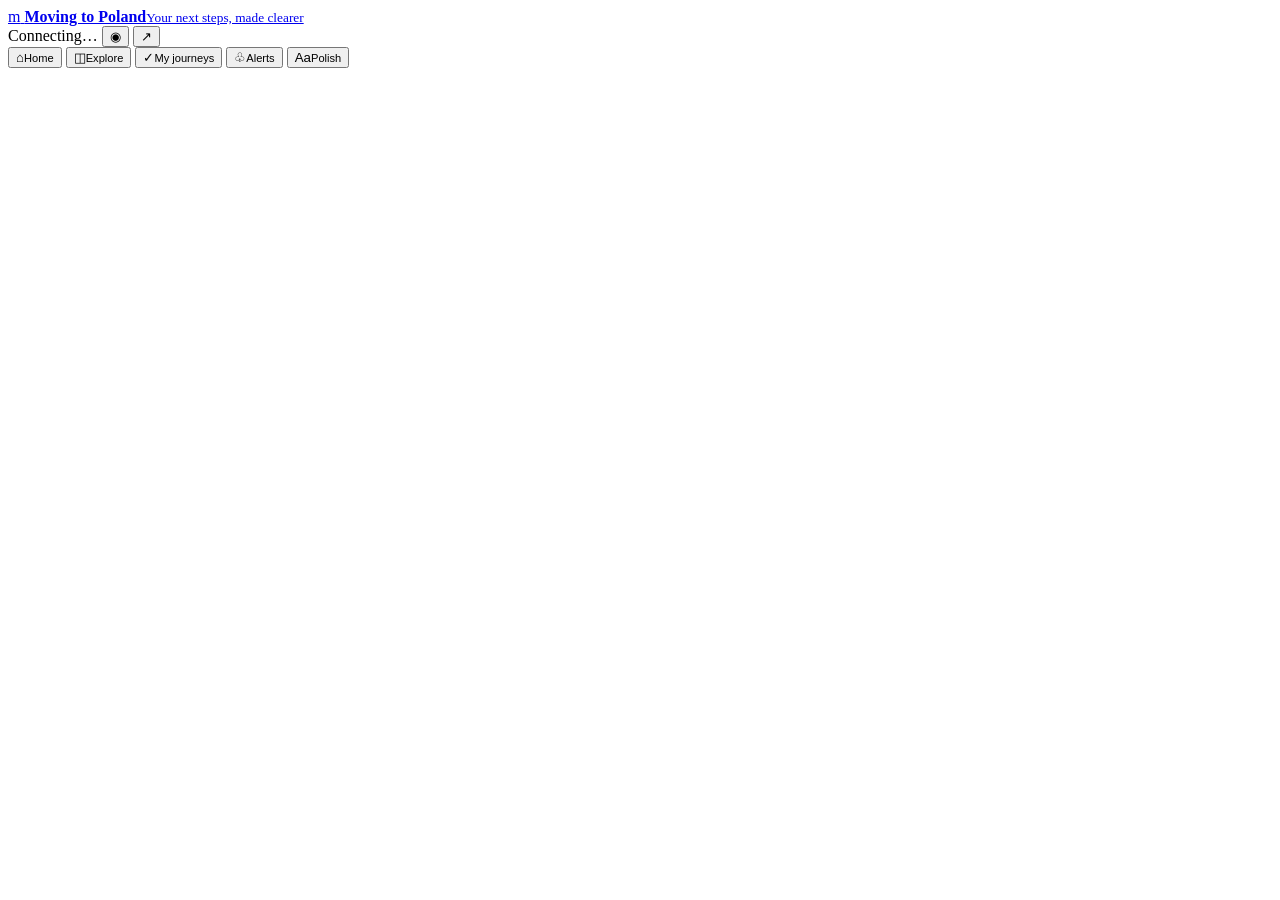
==== commit 06e967a8: "Add profile and journey completion screens Co-authored-by: Copilot <223556219+Copilot@users.noreply." ====
--- a/webapp/static/index.html
+++ b/webapp/static/index.html
@@ -17,6 +17,7 @@
       </a>
       <div class="top-actions">
         <span id="sourceStatus" class="source-status"><i></i><span>Connecting…</span></span>
+        <button class="icon-button hidden" type="button" data-page="profile" aria-label="Profile settings" title="Profile settings">◉</button>
         <button id="logoutButton" class="icon-button hidden" type="button" aria-label="Log out" title="Log out">↗</button>
       </div>
     </header>
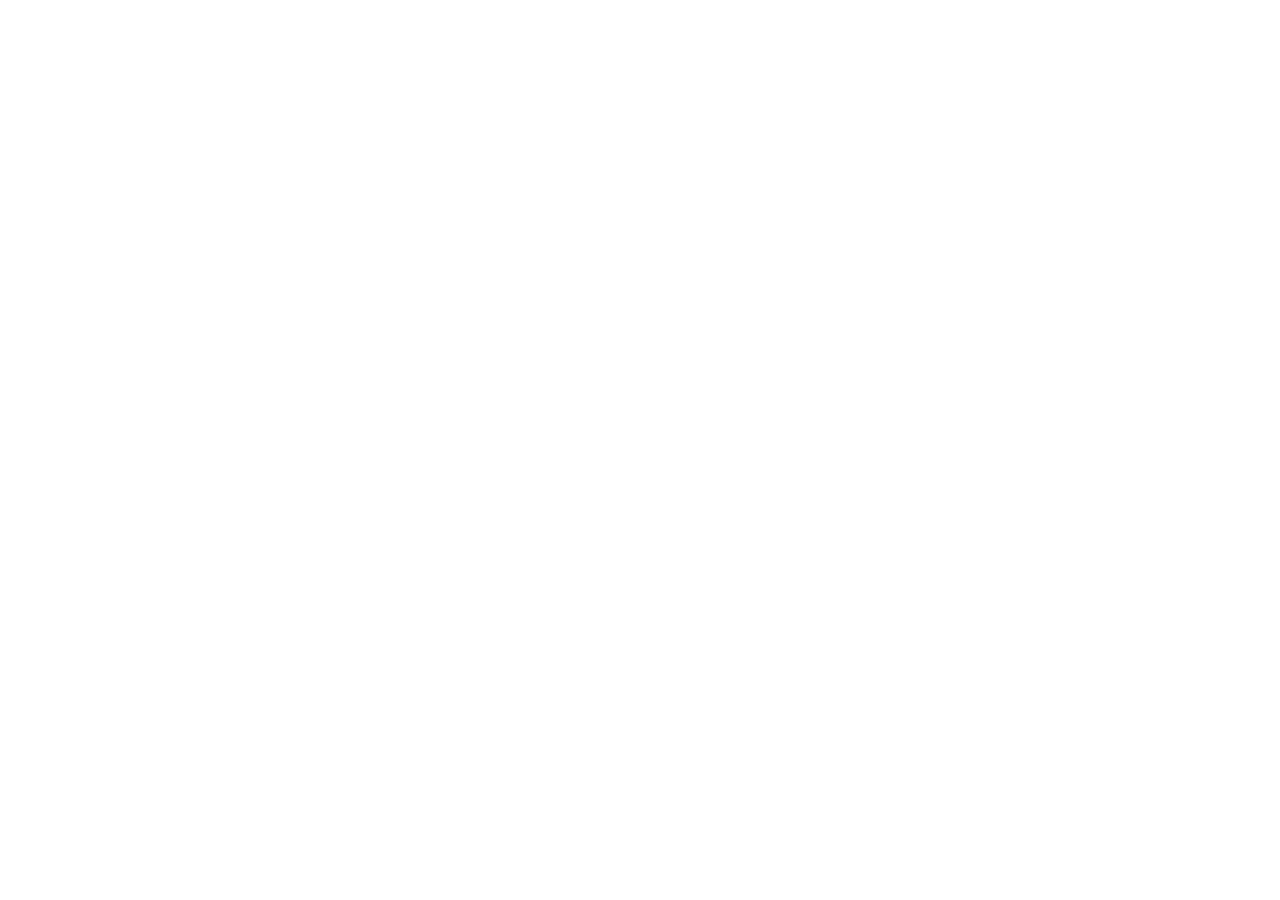
==== commit c45cad73: "Rebuild web UI to match Moving to Poland app design - Self-hosted Lexend/Public Sans, design colors," ====
--- a/webapp/static/index.html
+++ b/webapp/static/index.html
@@ -3,34 +3,21 @@
 <head>
   <meta charset="utf-8">
   <meta name="viewport" content="width=device-width, initial-scale=1, viewport-fit=cover">
-  <meta name="theme-color" content="#faf9f5">
+  <meta name="theme-color" content="#F6F3EE">
   <meta name="color-scheme" content="light">
-  <title>Moving to Poland — SmartIN</title>
+  <title>Moving to Poland</title>
+  <link rel="preload" href="/static/fonts/lexend-latin.woff2" as="font" type="font/woff2" crossorigin>
+  <link rel="preload" href="/static/fonts/publicsans-latin.woff2" as="font" type="font/woff2" crossorigin>
   <link rel="stylesheet" href="/static/app.css">
+  <link rel="stylesheet" href="/static/scenes.css">
 </head>
 <body>
-  <div class="app-frame">
-    <header class="topbar">
-      <a class="brand" href="#" data-page="home" aria-label="Moving to Poland home">
-        <span class="brand-mark" aria-hidden="true">m</span>
-        <span><strong>Moving to Poland</strong><small>Your next steps, made clearer</small></span>
-      </a>
-      <div class="top-actions">
-        <span id="sourceStatus" class="source-status"><i></i><span>Connecting…</span></span>
-        <button class="icon-button hidden" type="button" data-page="profile" aria-label="Profile settings" title="Profile settings">◉</button>
-        <button id="logoutButton" class="icon-button hidden" type="button" aria-label="Log out" title="Log out">↗</button>
-      </div>
-    </header>
+  <div class="phone">
     <main id="screen" class="screen" tabindex="-1"></main>
-    <nav id="bottomNav" class="bottom-nav hidden" aria-label="Main navigation">
-      <button type="button" data-page="home"><span aria-hidden="true">⌂</span><small>Home</small></button>
-      <button type="button" data-page="explore"><span aria-hidden="true">◫</span><small>Explore</small></button>
-      <button type="button" data-page="journeys"><span aria-hidden="true">✓</span><small>My journeys</small></button>
-      <button type="button" data-page="alerts"><span aria-hidden="true">♧</span><small>Alerts</small></button>
-      <button type="button" data-page="learn"><span aria-hidden="true">Aa</span><small>Polish</small></button>
-    </nav>
+    <nav id="nav" class="hidden" aria-label="Main navigation"></nav>
   </div>
   <div id="toast" class="toast" role="status" aria-live="polite"></div>
+  <script src="/static/scene.js"></script>
   <script src="/static/app.js" defer></script>
 </body>
 </html>
